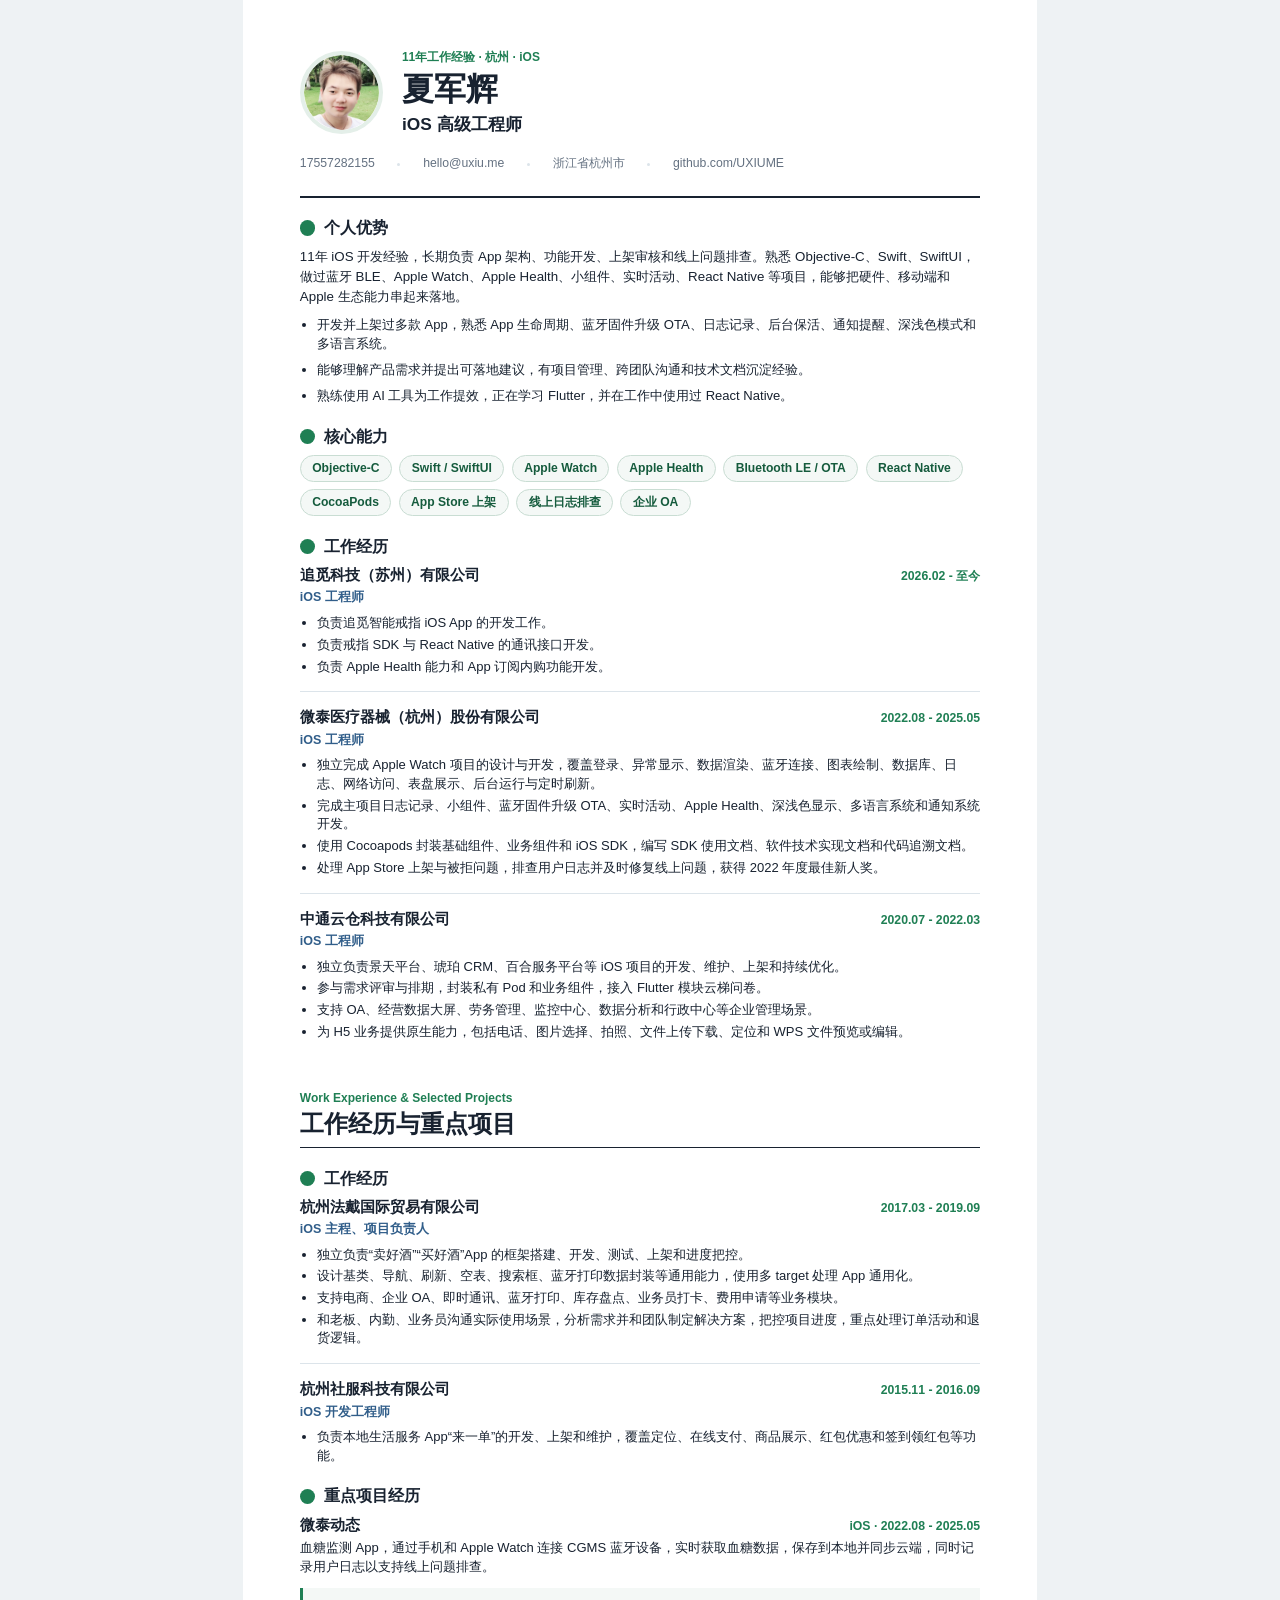
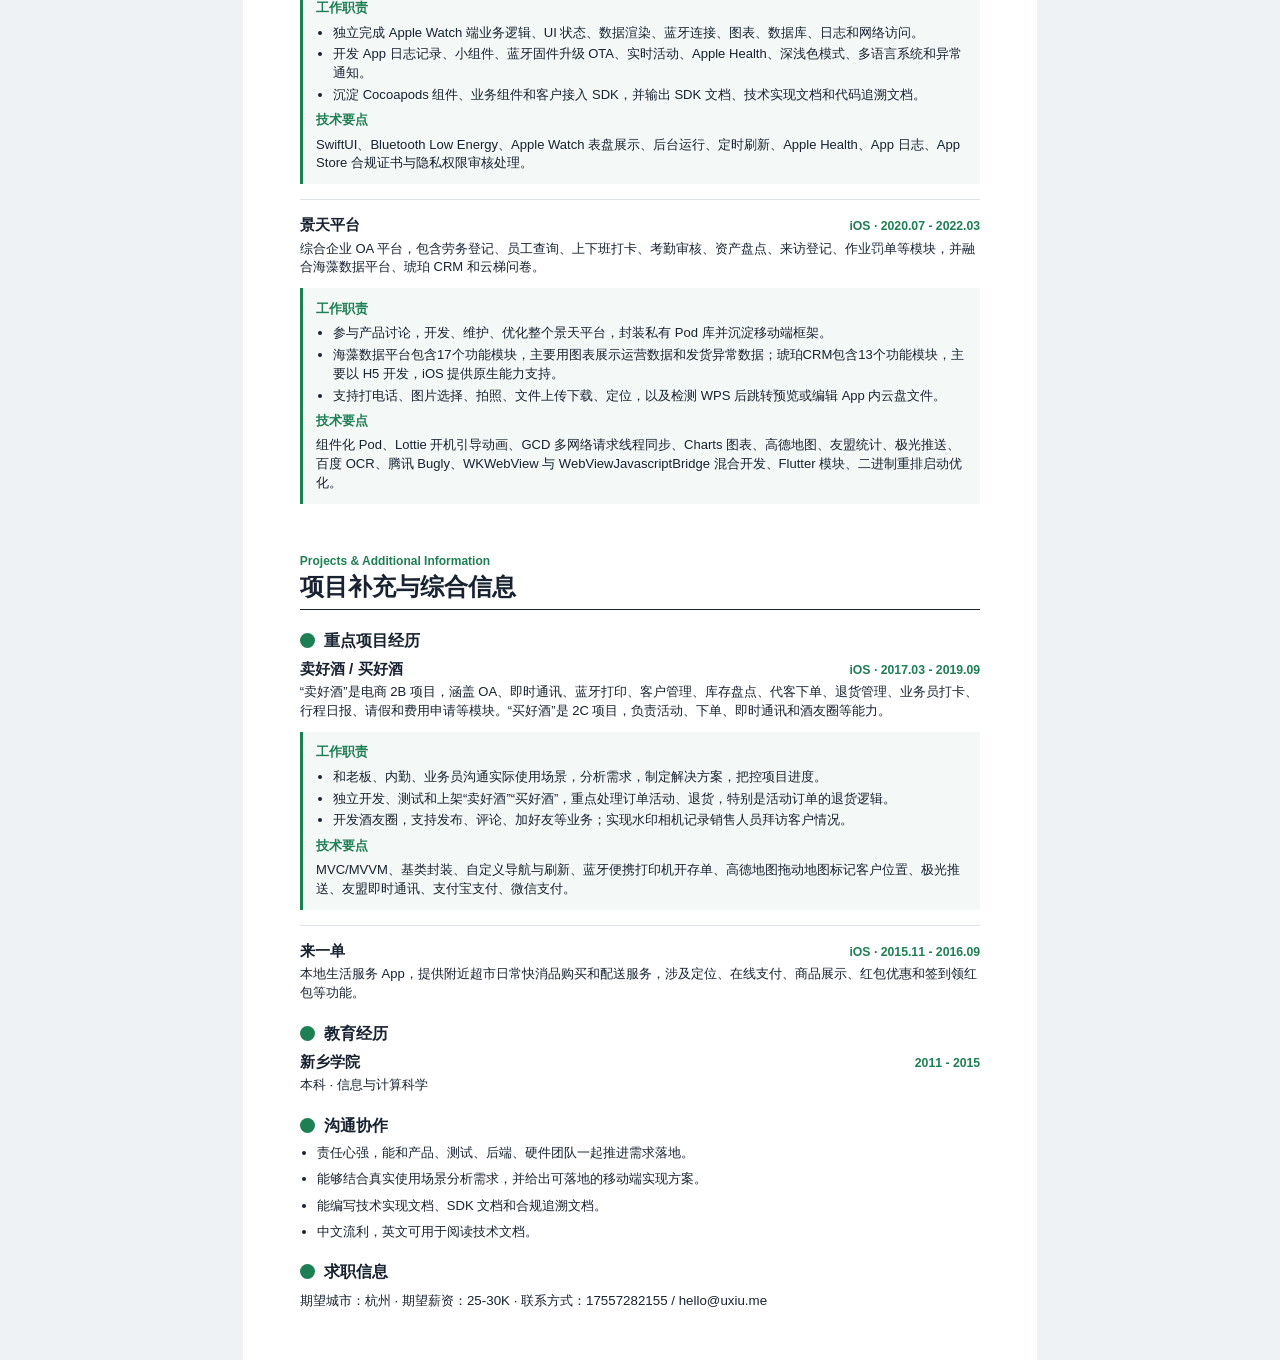
==== resume-pdf.html @ b4b0a3d4 "edit" ====
<!DOCTYPE html>
<html lang="zh-CN">
<head>
    <meta charset="utf-8">
    <meta name="viewport" content="width=device-width, initial-scale=1.0">
    <title>夏军辉 | iOS 工程师简历 PDF</title>
    <link rel="stylesheet" href="assets/css/resume-pdf.css">
</head>
<body>
    <main class="pdf-resume-document" aria-label="夏军辉 iOS 工程师简历">
        <section class="pdf-page">
            <header class="pdf-header">
                <div class="pdf-profile">
                    <img class="pdf-avatar" src="assets/images/profile.png" alt="夏军辉头像">
                    <div>
                        <p class="pdf-kicker">11年工作经验 · 杭州 · iOS</p>
                        <h1>夏军辉</h1>
                        <p class="pdf-title">iOS 高级工程师</p>
                    </div>
                </div>
                <div class="pdf-contact-line">
                    <span>17557282155</span>
                    <span>hello@uxiu.me</span>
                    <span>浙江省杭州市</span>
                    <span>github.com/UXIUME</span>
                </div>
            </header>

            <section class="pdf-section">
                <h2>个人优势</h2>
                <p class="pdf-lead">11年 iOS 开发经验，长期负责 App 架构、功能开发、上架审核和线上问题排查。熟悉 Objective-C、Swift、SwiftUI，做过蓝牙 BLE、Apple Watch、Apple Health、小组件、实时活动、React Native 等项目，能够把硬件、移动端和 Apple 生态能力串起来落地。</p>
                <ul class="pdf-bullets">
                    <li>开发并上架过多款 App，熟悉 App 生命周期、蓝牙固件升级 OTA、日志记录、后台保活、通知提醒、深浅色模式和多语言系统。</li>
                    <li>能够理解产品需求并提出可落地建议，有项目管理、跨团队沟通和技术文档沉淀经验。</li>
                    <li>熟练使用 AI 工具为工作提效，正在学习 Flutter，并在工作中使用过 React Native。</li>
                </ul>
            </section>

            <section class="pdf-section">
                <h2>核心能力</h2>
                <div class="pdf-skill-band">
                    <span>Objective-C</span>
                    <span>Swift / SwiftUI</span>
                    <span>Apple Watch</span>
                    <span>Apple Health</span>
                    <span>Bluetooth LE / OTA</span>
                    <span>React Native</span>
                    <span>CocoaPods</span>
                    <span>App Store 上架</span>
                    <span>线上日志排查</span>
                    <span>企业 OA</span>
                </div>
            </section>

            <section class="pdf-section">
                <h2>工作经历</h2>
                <div class="pdf-entry">
                    <div class="pdf-entry-head">
                        <h3>追觅科技（苏州）有限公司</h3>
                        <span>2026.02 - 至今</span>
                    </div>
                    <p class="pdf-role">iOS 工程师</p>
                    <ul>
                        <li>负责追觅智能戒指 iOS App 的开发工作。</li>
                        <li>负责戒指 SDK 与 React Native 的通讯接口开发。</li>
                        <li>负责 Apple Health 能力和 App 订阅内购功能开发。</li>
                    </ul>
                </div>

                <div class="pdf-entry">
                    <div class="pdf-entry-head">
                        <h3>微泰医疗器械（杭州）股份有限公司</h3>
                        <span>2022.08 - 2025.05</span>
                    </div>
                    <p class="pdf-role">iOS 工程师</p>
                    <ul>
                        <li>独立完成 Apple Watch 项目的设计与开发，覆盖登录、异常显示、数据渲染、蓝牙连接、图表绘制、数据库、日志、网络访问、表盘展示、后台运行与定时刷新。</li>
                        <li>完成主项目日志记录、小组件、蓝牙固件升级 OTA、实时活动、Apple Health、深浅色显示、多语言系统和通知系统开发。</li>
                        <li>使用 Cocoapods 封装基础组件、业务组件和 iOS SDK，编写 SDK 使用文档、软件技术实现文档和代码追溯文档。</li>
                        <li>处理 App Store 上架与被拒问题，排查用户日志并及时修复线上问题，获得 2022 年度最佳新人奖。</li>
                    </ul>
                </div>

                <div class="pdf-entry">
                    <div class="pdf-entry-head">
                        <h3>中通云仓科技有限公司</h3>
                        <span>2020.07 - 2022.03</span>
                    </div>
                    <p class="pdf-role">iOS 工程师</p>
                    <ul>
                        <li>独立负责景天平台、琥珀 CRM、百合服务平台等 iOS 项目的开发、维护、上架和持续优化。</li>
                        <li>参与需求评审与排期，封装私有 Pod 和业务组件，接入 Flutter 模块云梯问卷。</li>
                        <li>支持 OA、经营数据大屏、劳务管理、监控中心、数据分析和行政中心等企业管理场景。</li>
                        <li>为 H5 业务提供原生能力，包括电话、图片选择、拍照、文件上传下载、定位和 WPS 文件预览或编辑。</li>
                    </ul>
                </div>
            </section>
        </section>

        <section class="pdf-page">
            <header class="pdf-page-title">
                <p>Work Experience & Selected Projects</p>
                <h1>工作经历与重点项目</h1>
            </header>

            <section class="pdf-section">
                <h2>工作经历</h2>
                <div class="pdf-entry">
                    <div class="pdf-entry-head">
                        <h3>杭州法戴国际贸易有限公司</h3>
                        <span>2017.03 - 2019.09</span>
                    </div>
                    <p class="pdf-role">iOS 主程、项目负责人</p>
                    <ul>
                        <li>独立负责“卖好酒”“买好酒”App 的框架搭建、开发、测试、上架和进度把控。</li>
                        <li>设计基类、导航、刷新、空表、搜索框、蓝牙打印数据封装等通用能力，使用多 target 处理 App 通用化。</li>
                        <li>支持电商、企业 OA、即时通讯、蓝牙打印、库存盘点、业务员打卡、费用申请等业务模块。</li>
                        <li>和老板、内勤、业务员沟通实际使用场景，分析需求并和团队制定解决方案，把控项目进度，重点处理订单活动和退货逻辑。</li>
                    </ul>
                </div>

                <div class="pdf-entry">
                    <div class="pdf-entry-head">
                        <h3>杭州社服科技有限公司</h3>
                        <span>2015.11 - 2016.09</span>
                    </div>
                    <p class="pdf-role">iOS 开发工程师</p>
                    <ul>
                        <li>负责本地生活服务 App“来一单”的开发、上架和维护，覆盖定位、在线支付、商品展示、红包优惠和签到领红包等功能。</li>
                    </ul>
                </div>
            </section>

            <section class="pdf-section">
                <h2>重点项目经历</h2>
                <article class="pdf-project">
                    <div class="pdf-entry-head">
                        <h3>微泰动态</h3>
                        <span>iOS · 2022.08 - 2025.05</span>
                    </div>
                    <p>血糖监测 App，通过手机和 Apple Watch 连接 CGMS 蓝牙设备，实时获取血糖数据，保存到本地并同步云端，同时记录用户日志以支持线上问题排查。</p>
                    <div class="pdf-project-detail">
                        <h4>工作职责</h4>
                        <ul>
                            <li>独立完成 Apple Watch 端业务逻辑、UI 状态、数据渲染、蓝牙连接、图表、数据库、日志和网络访问。</li>
                            <li>开发 App 日志记录、小组件、蓝牙固件升级 OTA、实时活动、Apple Health、深浅色模式、多语言系统和异常通知。</li>
                            <li>沉淀 Cocoapods 组件、业务组件和客户接入 SDK，并输出 SDK 文档、技术实现文档和代码追溯文档。</li>
                        </ul>
                        <h4>技术要点</h4>
                        <p>SwiftUI、Bluetooth Low Energy、Apple Watch 表盘展示、后台运行、定时刷新、Apple Health、App 日志、App Store 合规证书与隐私权限审核处理。</p>
                    </div>
                </article>

                <article class="pdf-project">
                    <div class="pdf-entry-head">
                        <h3>景天平台</h3>
                        <span>iOS · 2020.07 - 2022.03</span>
                    </div>
                    <p>综合企业 OA 平台，包含劳务登记、员工查询、上下班打卡、考勤审核、资产盘点、来访登记、作业罚单等模块，并融合海藻数据平台、琥珀 CRM 和云梯问卷。</p>
                    <div class="pdf-project-detail">
                        <h4>工作职责</h4>
                        <ul>
                            <li>参与产品讨论，开发、维护、优化整个景天平台，封装私有 Pod 库并沉淀移动端框架。</li>
                            <li>海藻数据平台包含17个功能模块，主要用图表展示运营数据和发货异常数据；琥珀CRM包含13个功能模块，主要以 H5 开发，iOS 提供原生能力支持。</li>
                            <li>支持打电话、图片选择、拍照、文件上传下载、定位，以及检测 WPS 后跳转预览或编辑 App 内云盘文件。</li>
                        </ul>
                        <h4>技术要点</h4>
                        <p>组件化 Pod、Lottie 开机引导动画、GCD 多网络请求线程同步、Charts 图表、高德地图、友盟统计、极光推送、百度 OCR、腾讯 Bugly、WKWebView 与 WebViewJavascriptBridge 混合开发、Flutter 模块、二进制重排启动优化。</p>
                    </div>
                </article>
            </section>
        </section>

        <section class="pdf-page">
            <header class="pdf-page-title">
                <p>Projects & Additional Information</p>
                <h1>项目补充与综合信息</h1>
            </header>

            <section class="pdf-section">
                <h2>重点项目经历</h2>
                <article class="pdf-project">
                    <div class="pdf-entry-head">
                        <h3>卖好酒 / 买好酒</h3>
                        <span>iOS · 2017.03 - 2019.09</span>
                    </div>
                    <p>“卖好酒”是电商 2B 项目，涵盖 OA、即时通讯、蓝牙打印、客户管理、库存盘点、代客下单、退货管理、业务员打卡、行程日报、请假和费用申请等模块。“买好酒”是 2C 项目，负责活动、下单、即时通讯和酒友圈等能力。</p>
                    <div class="pdf-project-detail">
                        <h4>工作职责</h4>
                        <ul>
                            <li>和老板、内勤、业务员沟通实际使用场景，分析需求，制定解决方案，把控项目进度。</li>
                            <li>独立开发、测试和上架“卖好酒”“买好酒”，重点处理订单活动、退货，特别是活动订单的退货逻辑。</li>
                            <li>开发酒友圈，支持发布、评论、加好友等业务；实现水印相机记录销售人员拜访客户情况。</li>
                        </ul>
                        <h4>技术要点</h4>
                        <p>MVC/MVVM、基类封装、自定义导航与刷新、蓝牙便携打印机开存单、高德地图拖动地图标记客户位置、极光推送、友盟即时通讯、支付宝支付、微信支付。</p>
                    </div>
                </article>

                <article class="pdf-project">
                    <div class="pdf-entry-head">
                        <h3>来一单</h3>
                        <span>iOS · 2015.11 - 2016.09</span>
                    </div>
                    <p>本地生活服务 App，提供附近超市日常快消品购买和配送服务，涉及定位、在线支付、商品展示、红包优惠和签到领红包等功能。</p>
                </article>
            </section>

            <section class="pdf-section">
                <h2>教育经历</h2>
                <div class="pdf-entry pdf-entry-compact">
                    <div class="pdf-entry-head">
                        <h3>新乡学院</h3>
                        <span>2011 - 2015</span>
                    </div>
                    <p>本科 · 信息与计算科学</p>
                </div>
            </section>

            <section class="pdf-section">
                <h2>沟通协作</h2>
                <ul class="pdf-bullets">
                    <li>责任心强，能和产品、测试、后端、硬件团队一起推进需求落地。</li>
                    <li>能够结合真实使用场景分析需求，并给出可落地的移动端实现方案。</li>
                    <li>能编写技术实现文档、SDK 文档和合规追溯文档。</li>
                    <li>中文流利，英文可用于阅读技术文档。</li>
                </ul>
            </section>

            <section class="pdf-section">
                <h2>求职信息</h2>
                <p class="pdf-lead">期望城市：杭州 · 期望薪资：25-30K · 联系方式：17557282155 / hello@uxiu.me</p>
            </section>
        </section>
    </main>
</body>
</html>
---- assets/css/resume-pdf.css ----
:root {
  --paper: #ffffff;
  --ink: #182230;
  --muted: #647181;
  --hairline: #dce4ea;
  --soft: #f4f8f6;
  --accent: #1f7f54;
  --accent-ink: #155b3d;
  --blue: #315e8a;
}

*,
*:before,
*:after {
  box-sizing: border-box;
}

html,
body {
  margin: 0;
  background: #eef2f4;
  color: var(--ink);
  font-family: -apple-system, BlinkMacSystemFont, "Segoe UI", "PingFang SC", "Hiragino Sans GB", "Microsoft YaHei", Arial, sans-serif;
  -webkit-font-smoothing: antialiased;
  -moz-osx-font-smoothing: grayscale;
}

body {
  font-size: 9.8pt;
  line-height: 1.43;
}

a {
  color: inherit;
  text-decoration: none;
}

p,
ul,
ol {
  margin: 0;
}

ul {
  padding-left: 17px;
}

li {
  margin-bottom: 3px;
}

li:last-child {
  margin-bottom: 0;
}

.pdf-resume-document {
  display: block;
}

.pdf-page {
  width: 210mm;
  margin: 0 auto;
  padding: 13mm 15mm;
  background: var(--paper);
}

.pdf-page + .pdf-page {
  padding-top: 0;
}

.pdf-header {
  padding-bottom: 6mm;
  border-bottom: 2px solid var(--ink);
}

.pdf-profile {
  display: grid;
  grid-template-columns: 22mm minmax(0, 1fr);
  gap: 5mm;
  align-items: center;
}

.pdf-avatar {
  width: 22mm;
  height: 22mm;
  border: 1.2mm solid #e4efe9;
  border-radius: 50%;
  object-fit: cover;
}

.pdf-kicker {
  margin-bottom: 1.5mm;
  color: var(--accent);
  font-size: 9pt;
  font-weight: 800;
  letter-spacing: 0;
}

.pdf-header h1,
.pdf-page-title h1 {
  margin: 0;
  color: var(--ink);
  font-size: 24pt;
  font-weight: 850;
  line-height: 1.08;
}

.pdf-title {
  margin-top: 1.4mm;
  color: var(--ink);
  font-size: 13pt;
  font-weight: 750;
}

.pdf-contact-line {
  display: flex;
  flex-wrap: wrap;
  gap: 2.2mm 6mm;
  margin-top: 5mm;
  color: var(--muted);
  font-size: 9.2pt;
}

.pdf-contact-line span {
  position: relative;
  display: inline-flex;
  align-items: center;
}

.pdf-contact-line span + span:before {
  content: "";
  width: 3px;
  height: 3px;
  margin-right: 6mm;
  border-radius: 50%;
  background: var(--hairline);
}

.pdf-page-title {
  margin-bottom: 5mm;
  padding-bottom: 2.5mm;
  border-bottom: 1px solid var(--ink);
}

.pdf-page-title p {
  margin-bottom: 1mm;
  color: var(--accent);
  font-size: 9pt;
  font-weight: 800;
}

.pdf-page-title h1 {
  font-size: 18pt;
}

.pdf-section {
  margin-top: 5.5mm;
}

.pdf-section h2 {
  display: flex;
  align-items: center;
  gap: 2.5mm;
  margin: 0 0 2.4mm;
  color: var(--ink);
  font-size: 12pt;
  font-weight: 850;
  line-height: 1.2;
}

.pdf-section h2:before {
  content: "";
  width: 4mm;
  height: 4mm;
  border-radius: 50%;
  background: var(--accent);
  flex: 0 0 auto;
}

.pdf-lead {
  color: var(--ink);
  font-size: 10pt;
  line-height: 1.5;
}

.pdf-bullets {
  display: grid;
  gap: 1.2mm;
  margin-top: 2.5mm;
}

.pdf-skill-band {
  display: flex;
  flex-wrap: wrap;
  gap: 2mm;
}

.pdf-skill-band span {
  display: inline-flex;
  align-items: center;
  min-height: 6.4mm;
  padding: 1mm 3mm;
  border: 1px solid #c9ddd3;
  border-radius: 4mm;
  background: var(--soft);
  color: var(--accent-ink);
  font-size: 9.1pt;
  font-weight: 800;
}

.pdf-entry,
.pdf-project {
  padding-bottom: 4mm;
  margin-bottom: 4mm;
  border-bottom: 1px solid var(--hairline);
  break-inside: avoid;
  page-break-inside: avoid;
}

.pdf-entry:last-child,
.pdf-project:last-child {
  padding-bottom: 0;
  margin-bottom: 0;
  border-bottom: 0;
}

.pdf-entry-head {
  display: flex;
  align-items: baseline;
  justify-content: space-between;
  gap: 8mm;
  margin-bottom: 1mm;
}

.pdf-entry-head h3 {
  margin: 0;
  color: var(--ink);
  font-size: 11.4pt;
  font-weight: 850;
  line-height: 1.25;
}

.pdf-entry-head span {
  flex: 0 0 auto;
  color: var(--accent);
  font-size: 9.2pt;
  font-weight: 850;
}

.pdf-role {
  margin-bottom: 1.8mm;
  color: var(--blue);
  font-size: 9.4pt;
  font-weight: 800;
}

.pdf-project > p {
  margin-bottom: 3mm;
}

.pdf-project-detail {
  display: grid;
  gap: 1.7mm;
  padding: 3mm 3.5mm;
  border-left: 3px solid var(--accent);
  background: var(--soft);
}

.pdf-project-detail h4 {
  margin: 0;
  color: var(--accent);
  font-size: 9.6pt;
  font-weight: 850;
}

.pdf-entry-compact {
  padding-bottom: 0;
}

@page {
  size: A4;
  margin: 13mm 15mm;
}

@media print {
  html,
  body {
    background: #fff !important;
  }

  body {
    -webkit-print-color-adjust: exact;
    print-color-adjust: exact;
  }

  .pdf-page {
    width: auto;
    padding: 0;
    margin: 0;
    box-shadow: none;
  }

  .pdf-page + .pdf-page {
    padding-top: 0;
  }

  .pdf-page-title {
    break-before: page;
    page-break-before: always;
  }
}
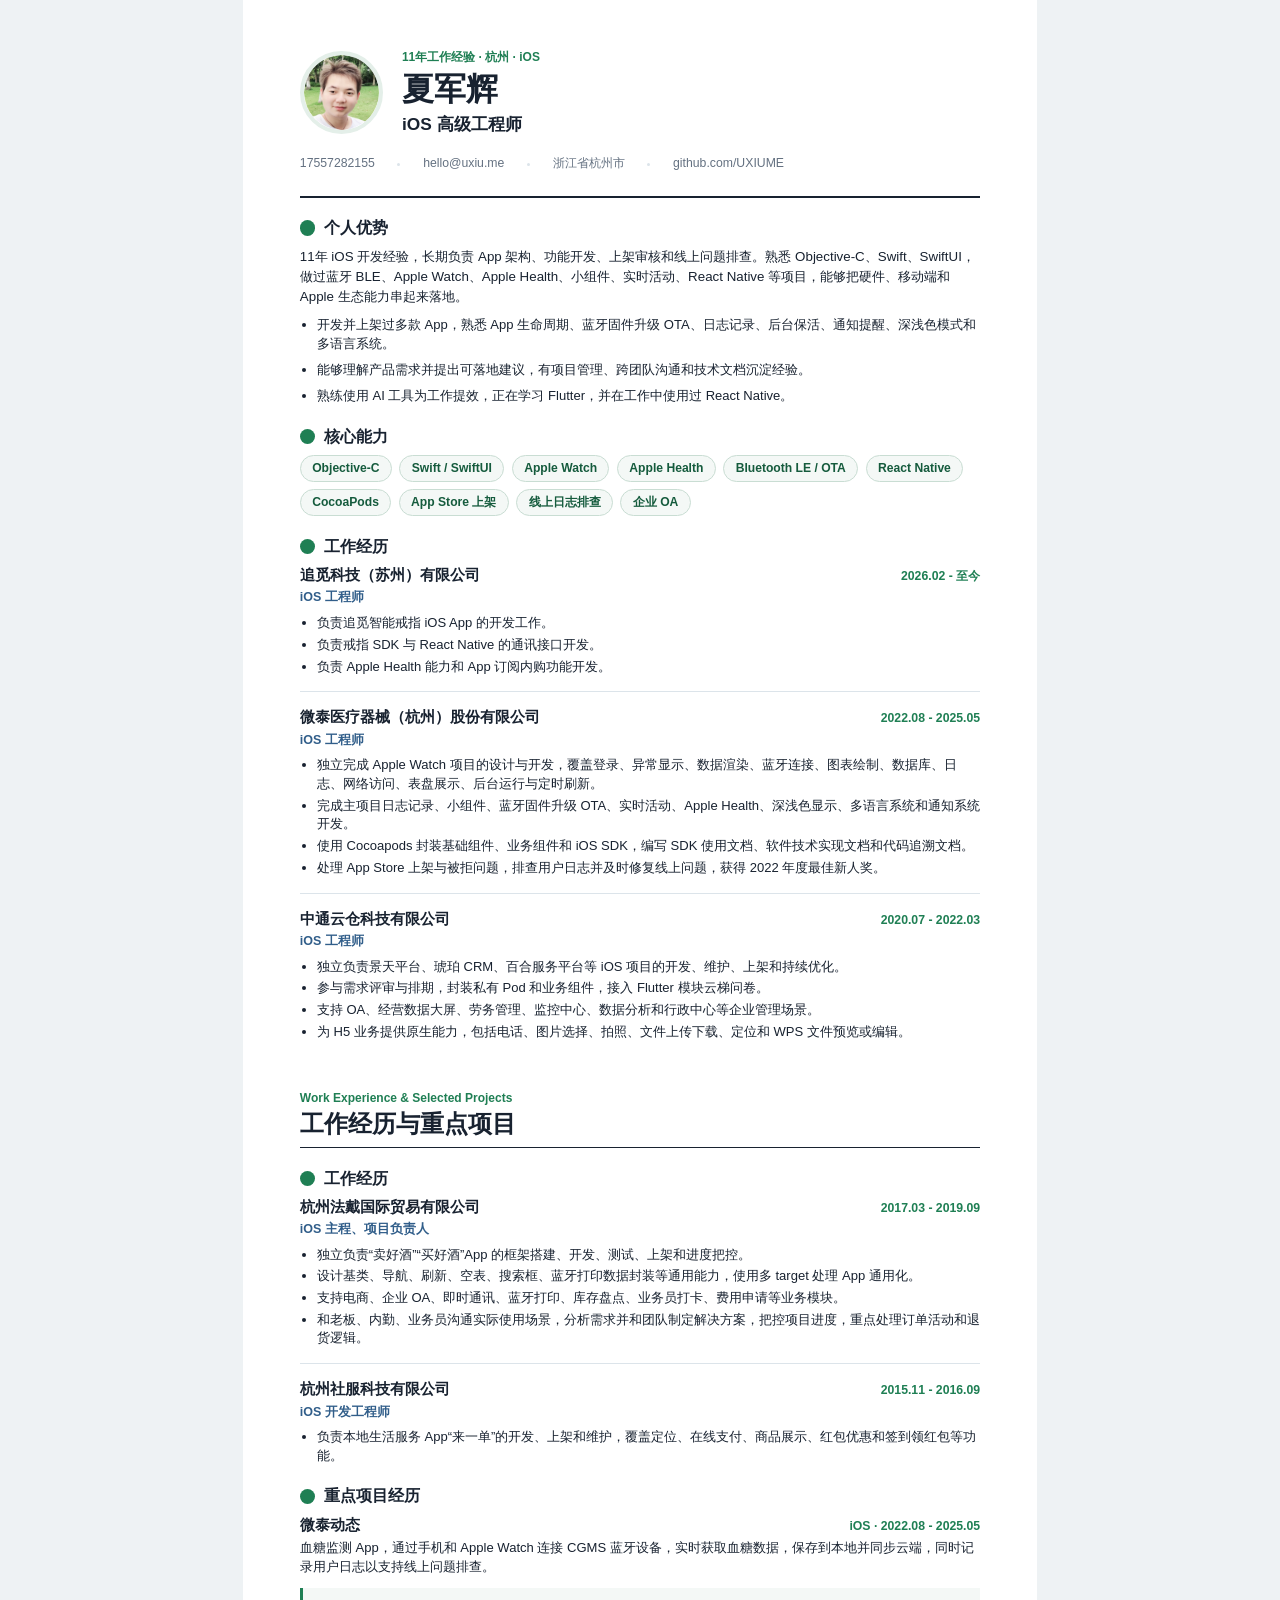
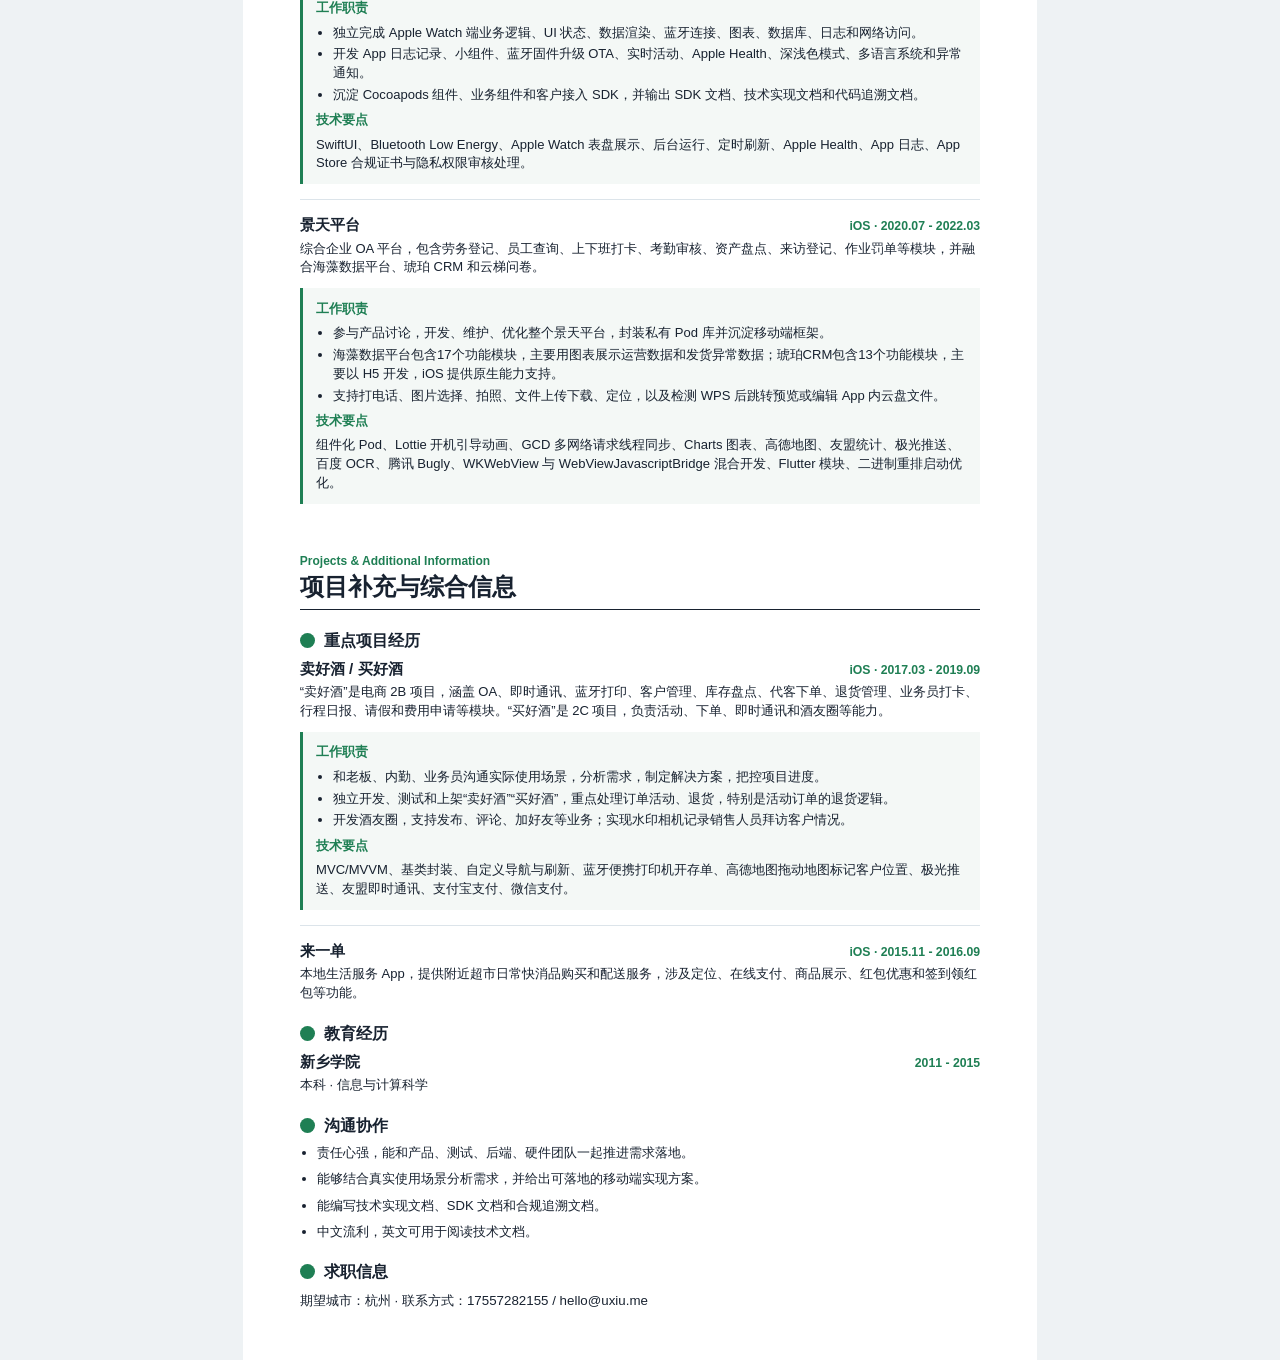
==== commit 9432a4b6: "Save current resume layout" ====
--- a/resume-pdf.html
+++ b/resume-pdf.html
@@ -229,7 +229,7 @@
 
             <section class="pdf-section">
                 <h2>求职信息</h2>
-                <p class="pdf-lead">期望城市：杭州 · 期望薪资：25-30K · 联系方式：17557282155 / hello@uxiu.me</p>
+                <p class="pdf-lead">期望城市：杭州 · 联系方式：17557282155 / hello@uxiu.me</p>
             </section>
         </section>
     </main>
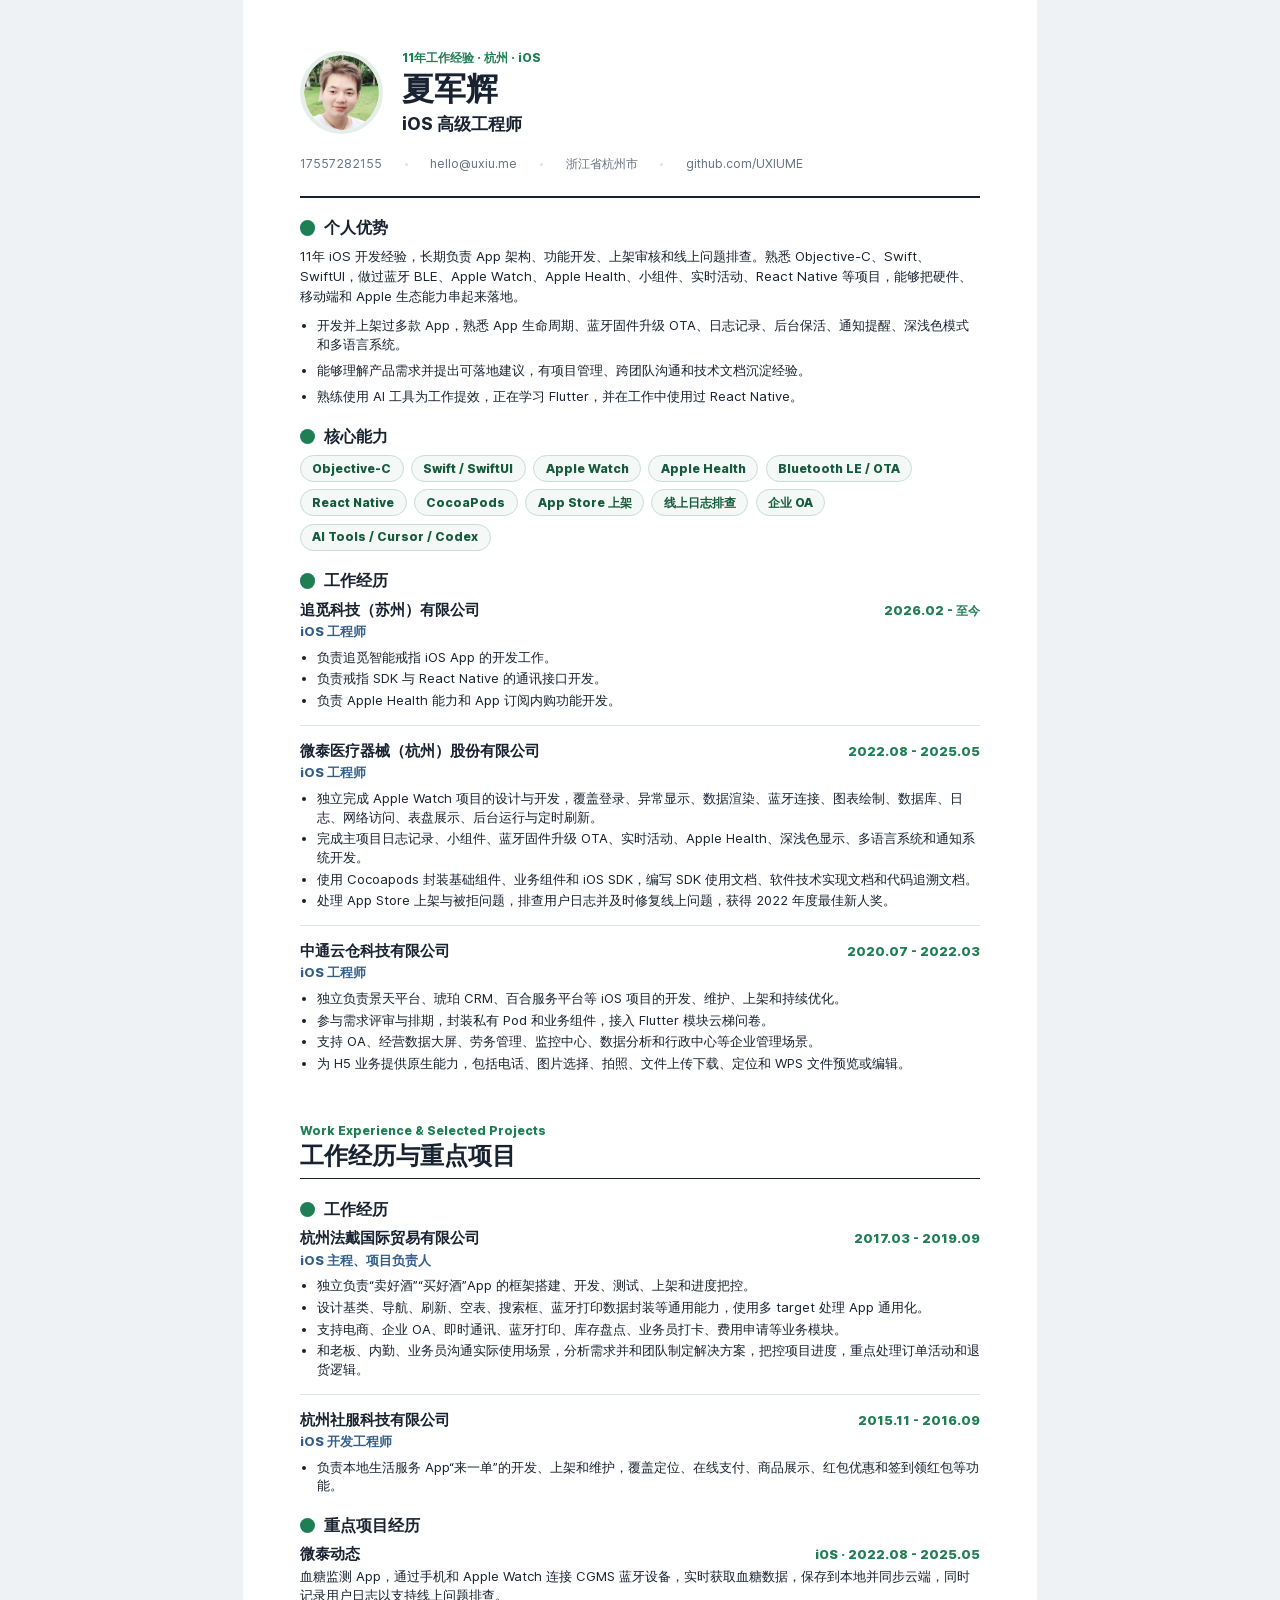
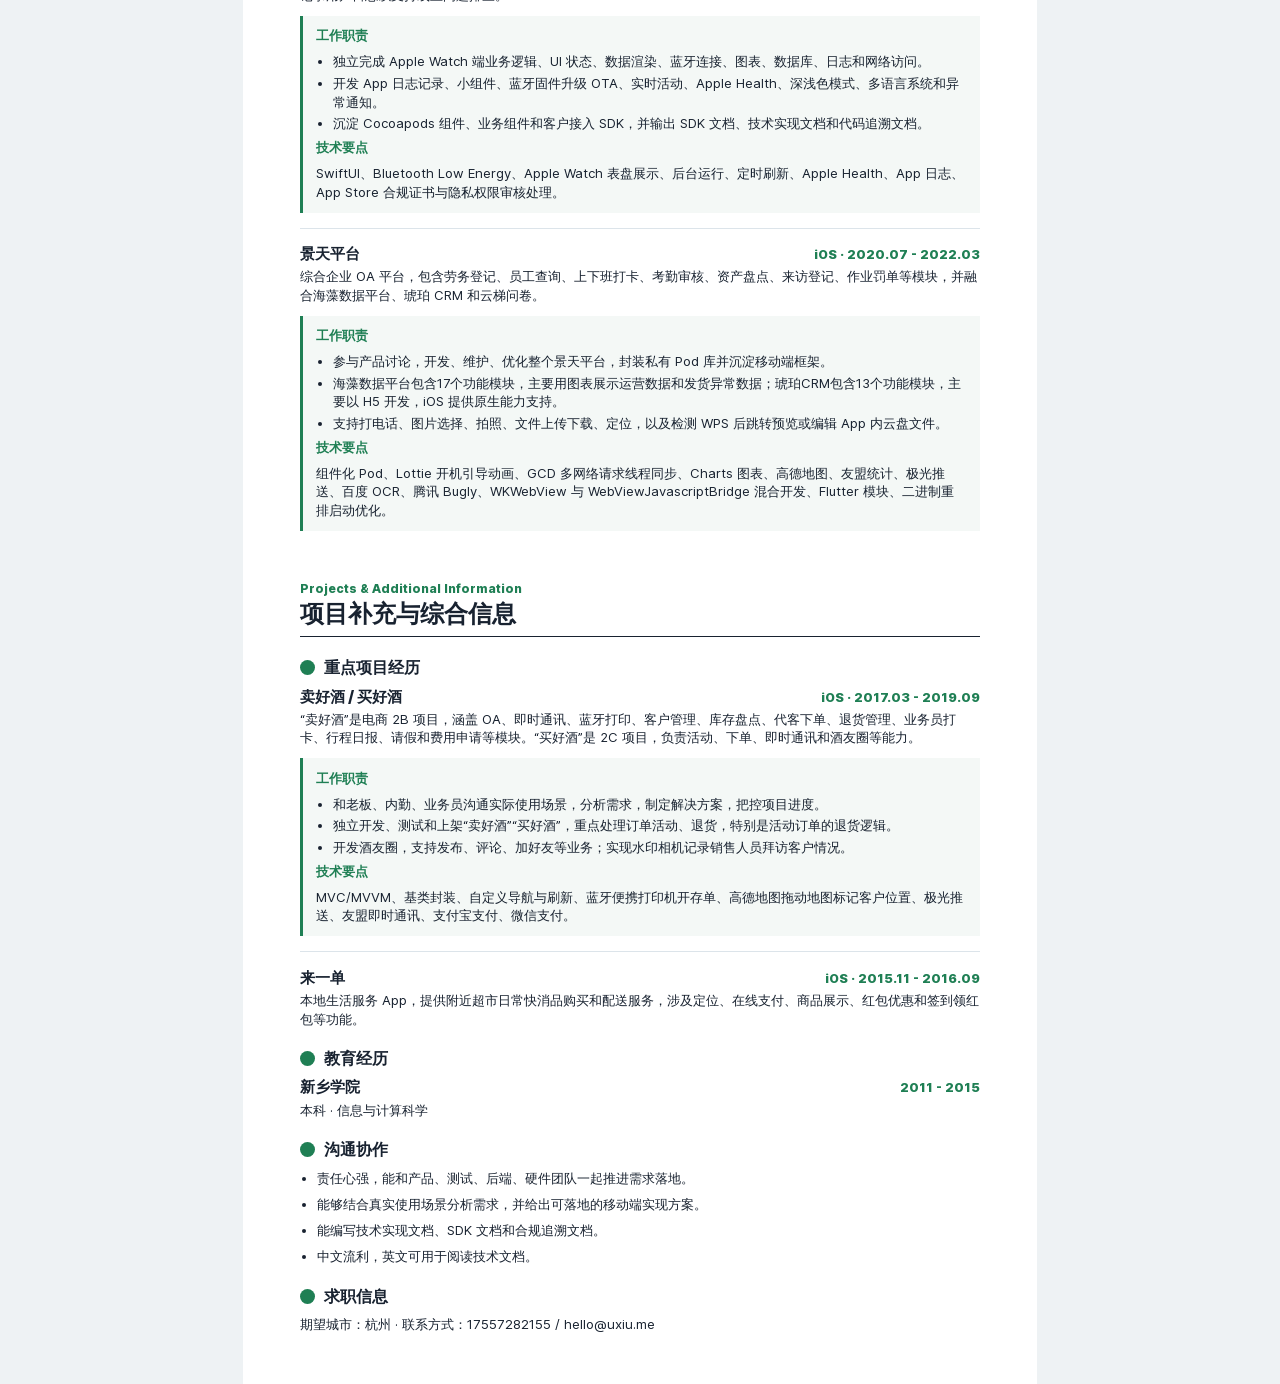
==== commit 00ba038d: "edit" ====
--- a/resume-pdf.html
+++ b/resume-pdf.html
@@ -49,6 +49,7 @@
                     <span>App Store 上架</span>
                     <span>线上日志排查</span>
                     <span>企业 OA</span>
+                    <span>AI Tools / Cursor / Codex</span>
                 </div>
             </section>
 
--- a/assets/css/resume-pdf.css
+++ b/assets/css/resume-pdf.css
@@ -1,4 +1,16 @@
+@font-face {
+  font-family: "ResumeLatin";
+  src: url("../fonts/inter/InterVariable.otf") format("opentype");
+  font-weight: 100 900;
+  font-style: normal;
+  font-display: swap;
+  unicode-range: U+0000-00FF, U+0100-024F, U+1E00-1EFF, U+2000-206F, U+20A0-20CF, U+2100-214F;
+}
+
 :root {
+  --font-latin: "ResumeLatin";
+  --font-chinese: -apple-system, BlinkMacSystemFont, "PingFang SC", "Hiragino Sans GB", "Microsoft YaHei", sans-serif;
+  --font-body: var(--font-latin), var(--font-chinese);
   --paper: #ffffff;
   --ink: #182230;
   --muted: #647181;
@@ -20,7 +32,7 @@
   margin: 0;
   background: #eef2f4;
   color: var(--ink);
-  font-family: -apple-system, BlinkMacSystemFont, "Segoe UI", "PingFang SC", "Hiragino Sans GB", "Microsoft YaHei", Arial, sans-serif;
+  font-family: var(--font-body);
   -webkit-font-smoothing: antialiased;
   -moz-osx-font-smoothing: grayscale;
 }
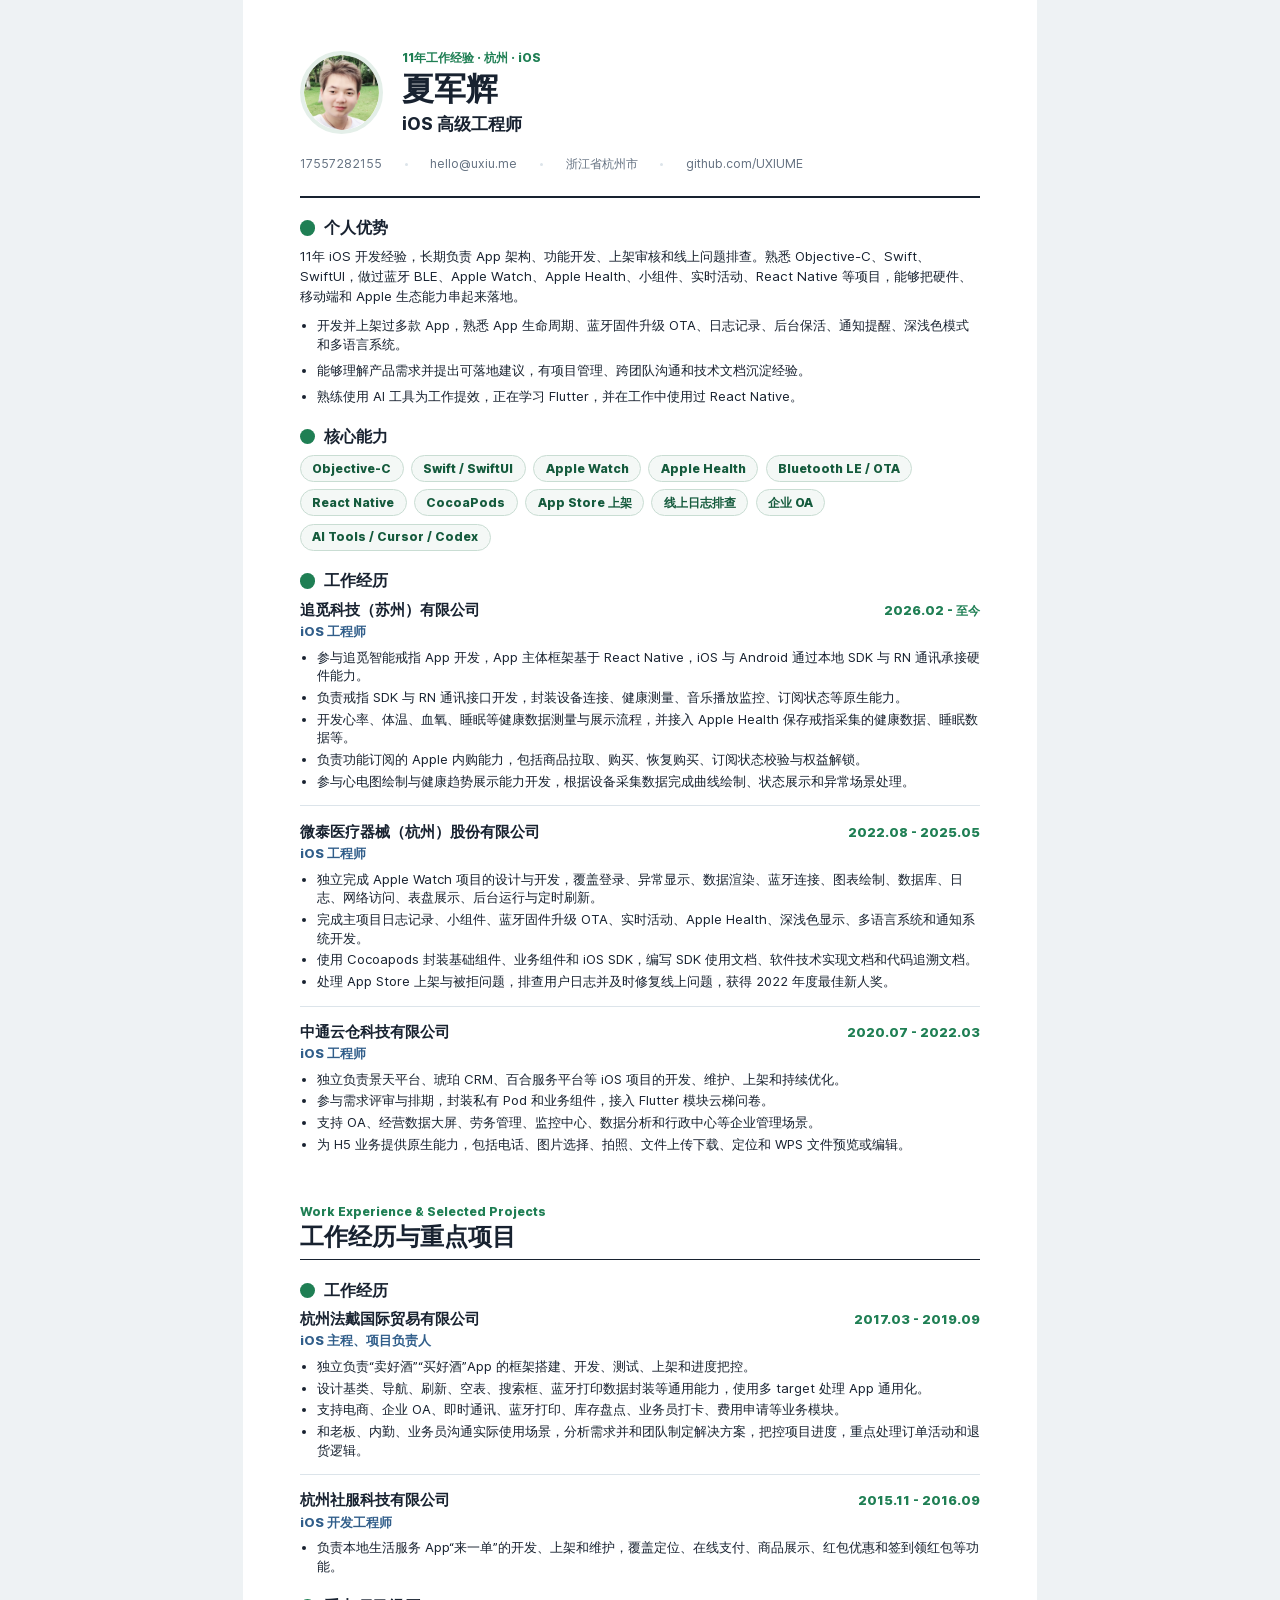
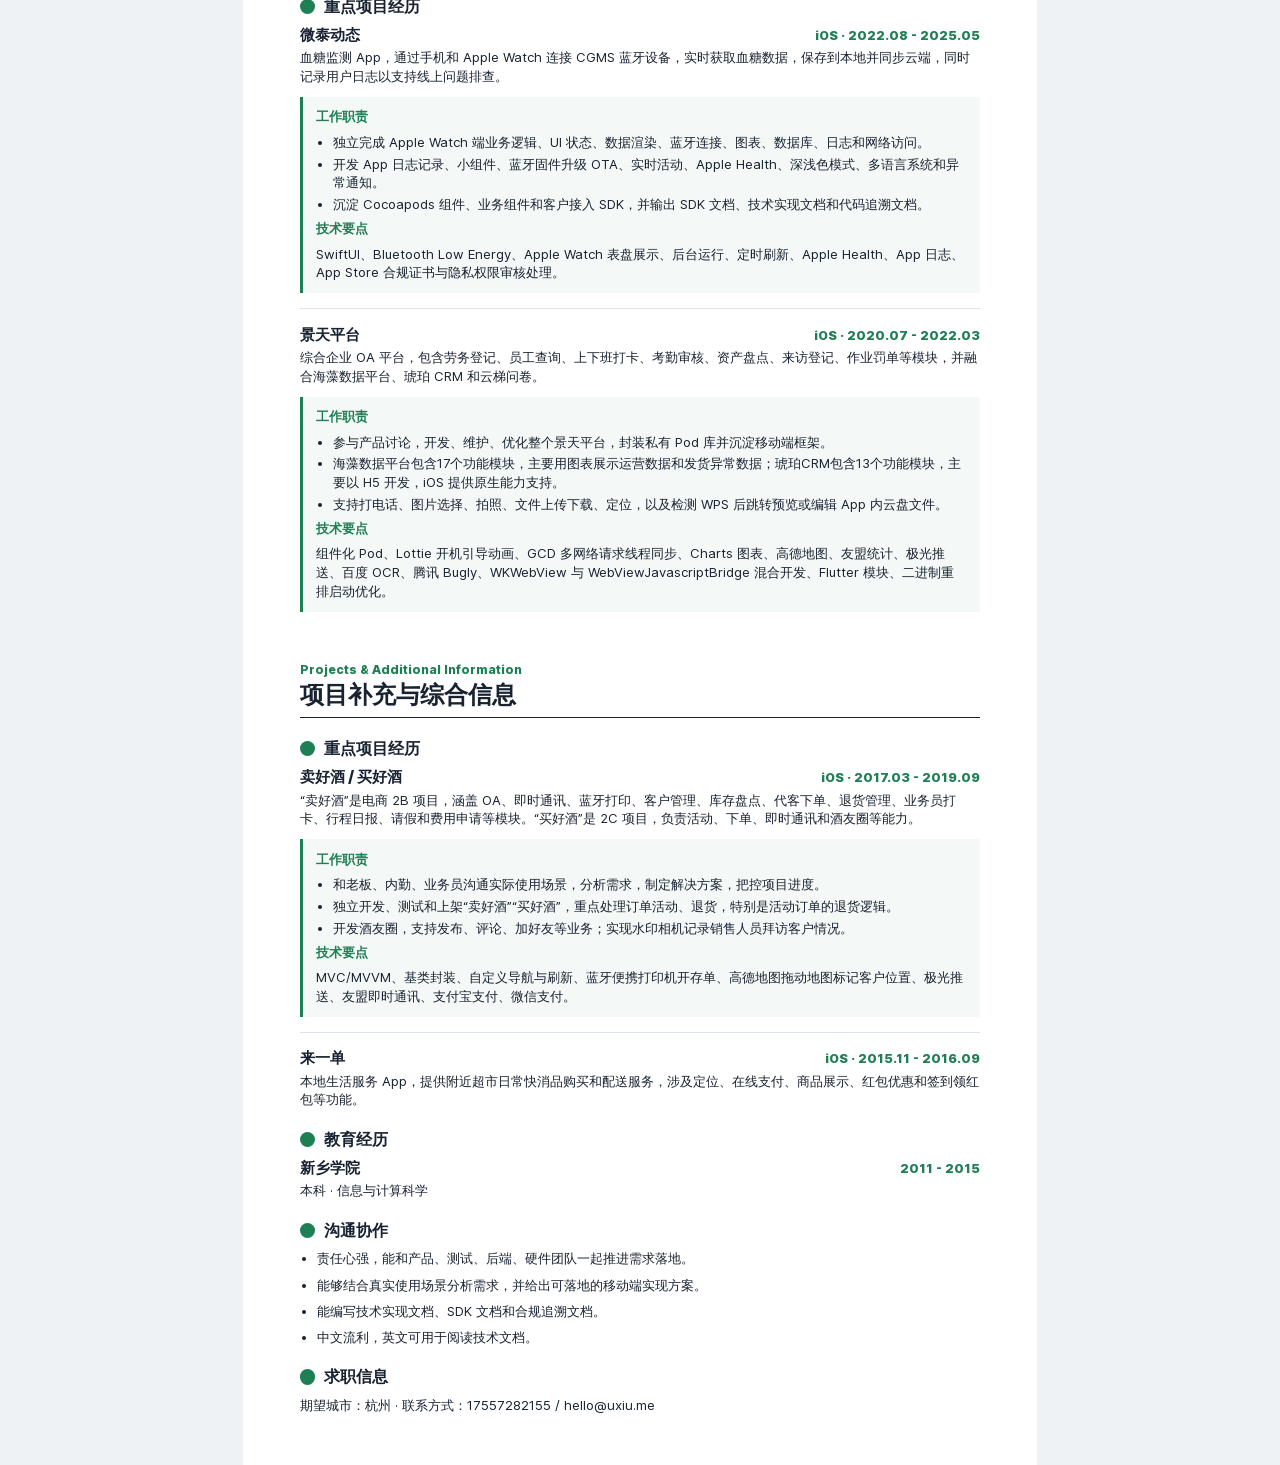
==== commit 206d5437: "edit" ====
--- a/resume-pdf.html
+++ b/resume-pdf.html
@@ -62,9 +62,11 @@
                     </div>
                     <p class="pdf-role">iOS 工程师</p>
                     <ul>
-                        <li>负责追觅智能戒指 iOS App 的开发工作。</li>
-                        <li>负责戒指 SDK 与 React Native 的通讯接口开发。</li>
-                        <li>负责 Apple Health 能力和 App 订阅内购功能开发。</li>
+                        <li>参与追觅智能戒指 App 开发，App 主体框架基于 React Native，iOS 与 Android 通过本地 SDK 与 RN 通讯承接硬件能力。</li>
+                        <li>负责戒指 SDK 与 RN 通讯接口开发，封装设备连接、健康测量、音乐播放监控、订阅状态等原生能力。</li>
+                        <li>开发心率、体温、血氧、睡眠等健康数据测量与展示流程，并接入 Apple Health 保存戒指采集的健康数据、睡眠数据等。</li>
+                        <li>负责功能订阅的 Apple 内购能力，包括商品拉取、购买、恢复购买、订阅状态校验与权益解锁。</li>
+                        <li>参与心电图绘制与健康趋势展示能力开发，根据设备采集数据完成曲线绘制、状态展示和异常场景处理。</li>
                     </ul>
                 </div>
 
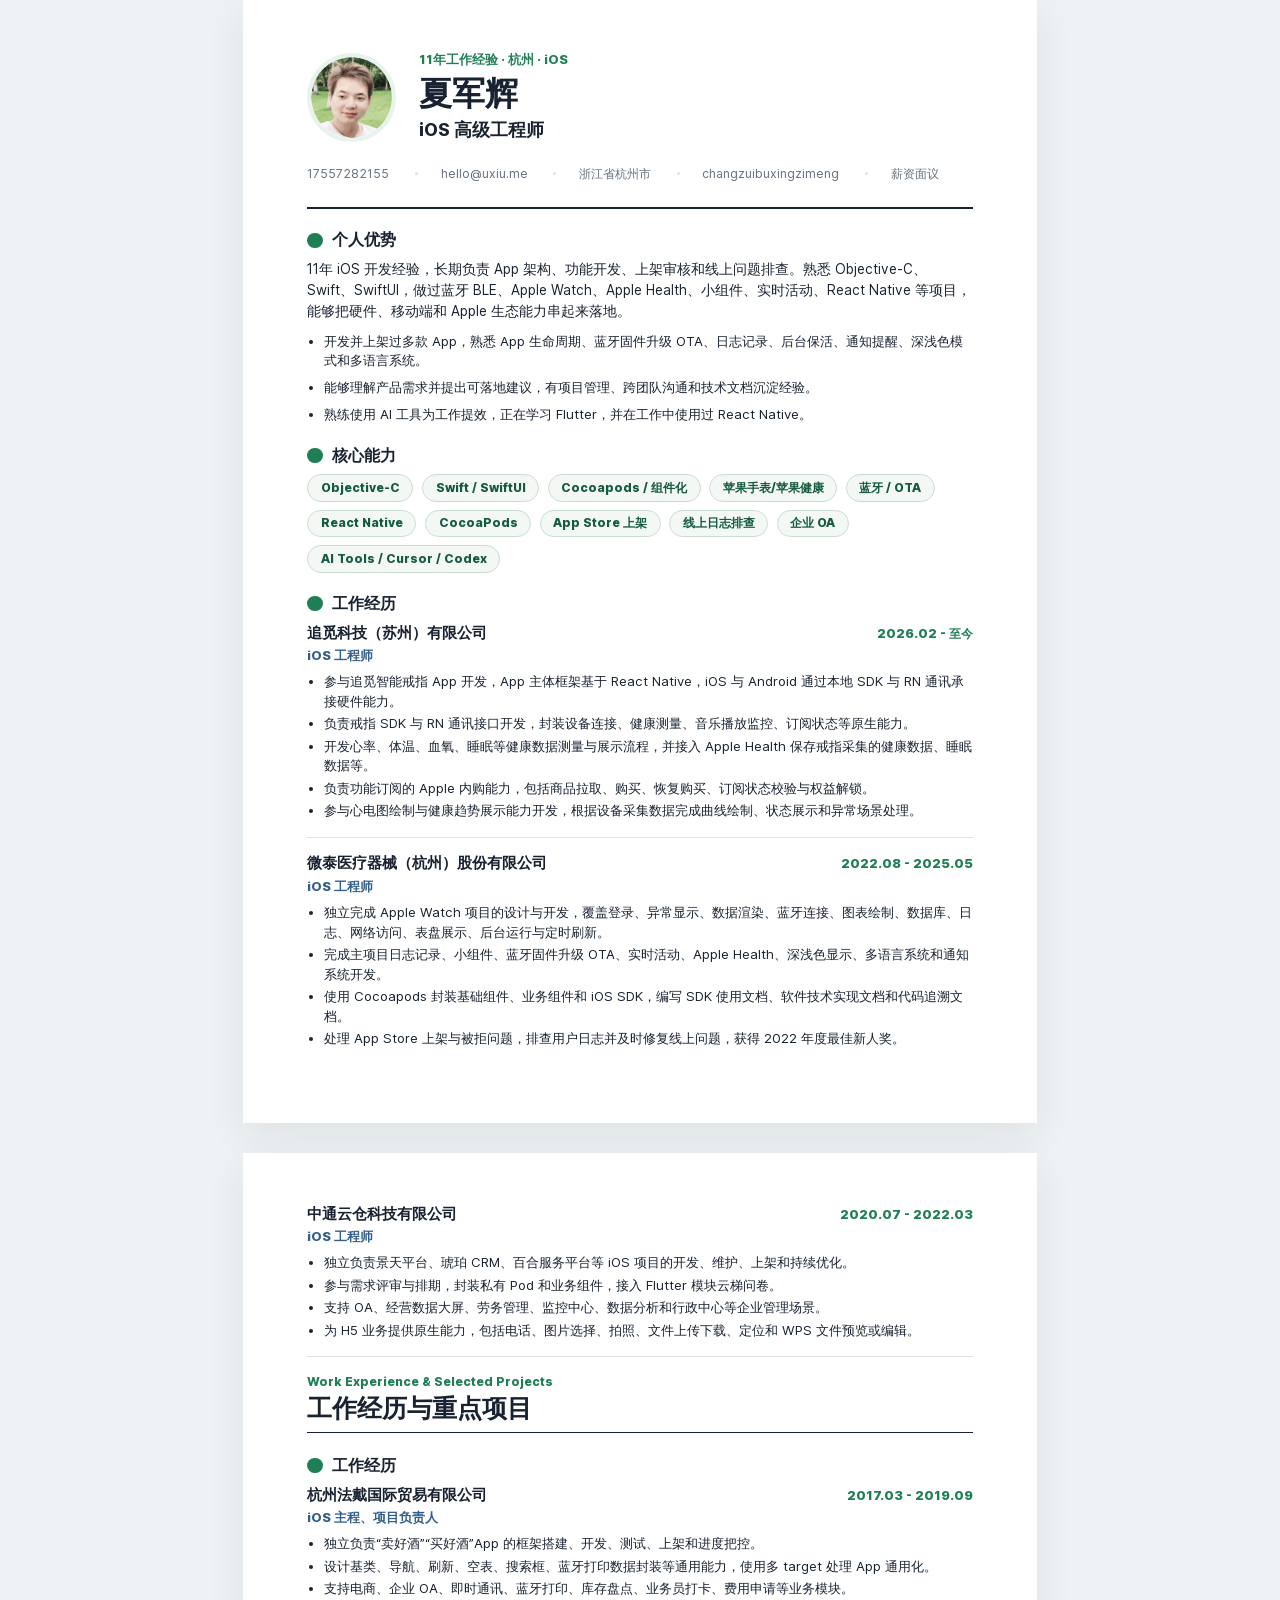
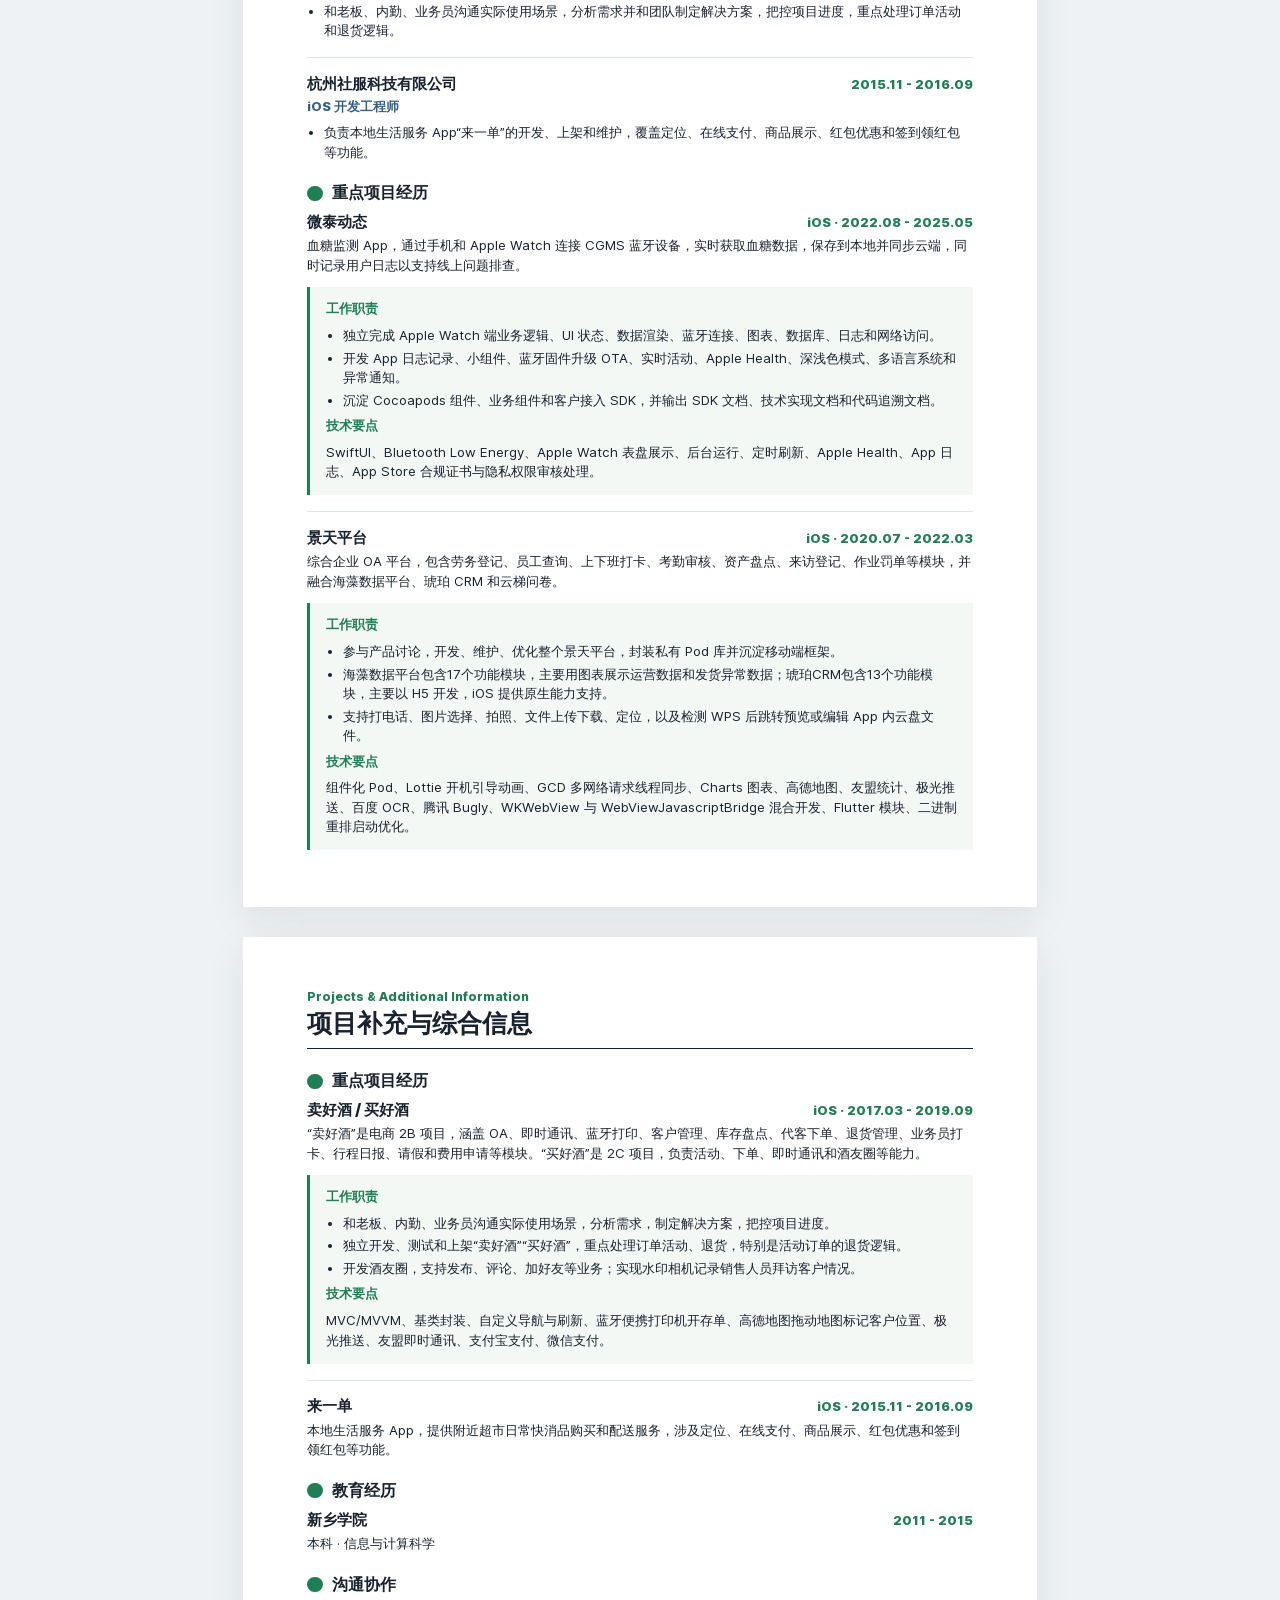
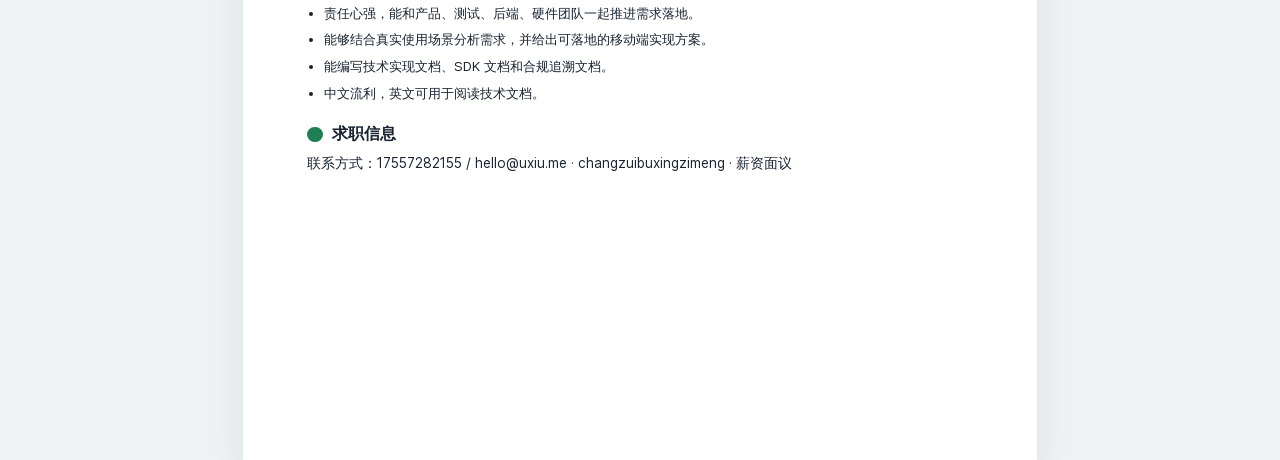
==== commit 3e9884a7: "edit" ====
--- a/resume-pdf.html
+++ b/resume-pdf.html
@@ -22,7 +22,8 @@
                     <span>17557282155</span>
                     <span>hello@uxiu.me</span>
                     <span>浙江省杭州市</span>
-                    <span>github.com/UXIUME</span>
+                    <span>changzuibuxingzimeng</span>
+                    <span>薪资面议</span>
                 </div>
             </header>
 
@@ -41,9 +42,9 @@
                 <div class="pdf-skill-band">
                     <span>Objective-C</span>
                     <span>Swift / SwiftUI</span>
-                    <span>Apple Watch</span>
-                    <span>Apple Health</span>
-                    <span>Bluetooth LE / OTA</span>
+                    <span>Cocoapods / 组件化</span>
+                    <span>苹果手表/苹果健康</span>
+                    <span>蓝牙 / OTA</span>
                     <span>React Native</span>
                     <span>CocoaPods</span>
                     <span>App Store 上架</span>
@@ -83,24 +84,24 @@
                         <li>处理 App Store 上架与被拒问题，排查用户日志并及时修复线上问题，获得 2022 年度最佳新人奖。</li>
                     </ul>
                 </div>
-
-                <div class="pdf-entry">
-                    <div class="pdf-entry-head">
-                        <h3>中通云仓科技有限公司</h3>
-                        <span>2020.07 - 2022.03</span>
-                    </div>
-                    <p class="pdf-role">iOS 工程师</p>
-                    <ul>
-                        <li>独立负责景天平台、琥珀 CRM、百合服务平台等 iOS 项目的开发、维护、上架和持续优化。</li>
-                        <li>参与需求评审与排期，封装私有 Pod 和业务组件，接入 Flutter 模块云梯问卷。</li>
-                        <li>支持 OA、经营数据大屏、劳务管理、监控中心、数据分析和行政中心等企业管理场景。</li>
-                        <li>为 H5 业务提供原生能力，包括电话、图片选择、拍照、文件上传下载、定位和 WPS 文件预览或编辑。</li>
-                    </ul>
-                </div>
             </section>
         </section>
 
         <section class="pdf-page">
+            <div class="pdf-entry">
+                <div class="pdf-entry-head">
+                    <h3>中通云仓科技有限公司</h3>
+                    <span>2020.07 - 2022.03</span>
+                </div>
+                <p class="pdf-role">iOS 工程师</p>
+                <ul>
+                    <li>独立负责景天平台、琥珀 CRM、百合服务平台等 iOS 项目的开发、维护、上架和持续优化。</li>
+                    <li>参与需求评审与排期，封装私有 Pod 和业务组件，接入 Flutter 模块云梯问卷。</li>
+                    <li>支持 OA、经营数据大屏、劳务管理、监控中心、数据分析和行政中心等企业管理场景。</li>
+                    <li>为 H5 业务提供原生能力，包括电话、图片选择、拍照、文件上传下载、定位和 WPS 文件预览或编辑。</li>
+                </ul>
+            </div>
+
             <header class="pdf-page-title">
                 <p>Work Experience & Selected Projects</p>
                 <h1>工作经历与重点项目</h1>
@@ -232,7 +233,7 @@
 
             <section class="pdf-section">
                 <h2>求职信息</h2>
-                <p class="pdf-lead">期望城市：杭州 · 联系方式：17557282155 / hello@uxiu.me</p>
+                <p class="pdf-lead">联系方式：17557282155 / hello@uxiu.me · changzuibuxingzimeng · 薪资面议</p>
             </section>
         </section>
     </main>
--- a/assets/css/resume-pdf.css
+++ b/assets/css/resume-pdf.css
@@ -15,7 +15,9 @@
   --ink: #182230;
   --muted: #647181;
   --hairline: #dce4ea;
-  --soft: #f4f8f6;
+  --hairline-strong: #c9d7df;
+  --soft: #f3f8f5;
+  --soft-strong: #e8f3ed;
   --accent: #1f7f54;
   --accent-ink: #155b3d;
   --blue: #315e8a;
@@ -38,8 +40,8 @@
 }
 
 body {
-  font-size: 9.8pt;
-  line-height: 1.43;
+  font-size: 9.9pt;
+  line-height: 1.48;
 }
 
 a {
@@ -72,38 +74,40 @@
 .pdf-page {
   width: 210mm;
   margin: 0 auto;
-  padding: 13mm 15mm;
+  min-height: 297mm;
+  padding: 13.5mm 17mm 15mm;
   background: var(--paper);
+  box-shadow: 0 12px 36px rgba(24, 34, 48, 0.08);
 }
 
 .pdf-page + .pdf-page {
-  padding-top: 0;
+  margin-top: 8mm;
 }
 
 .pdf-header {
-  padding-bottom: 6mm;
+  padding-bottom: 6.5mm;
   border-bottom: 2px solid var(--ink);
 }
 
 .pdf-profile {
   display: grid;
-  grid-template-columns: 22mm minmax(0, 1fr);
-  gap: 5mm;
+  grid-template-columns: 23.5mm minmax(0, 1fr);
+  gap: 6mm;
   align-items: center;
 }
 
 .pdf-avatar {
-  width: 22mm;
-  height: 22mm;
-  border: 1.2mm solid #e4efe9;
+  width: 23.5mm;
+  height: 23.5mm;
+  border: 1.25mm solid var(--soft-strong);
   border-radius: 50%;
   object-fit: cover;
 }
 
 .pdf-kicker {
-  margin-bottom: 1.5mm;
+  margin-bottom: 1.6mm;
   color: var(--accent);
-  font-size: 9pt;
+  font-size: 9.4pt;
   font-weight: 800;
   letter-spacing: 0;
 }
@@ -112,23 +116,23 @@
 .pdf-page-title h1 {
   margin: 0;
   color: var(--ink);
-  font-size: 24pt;
+  font-size: 25pt;
   font-weight: 850;
-  line-height: 1.08;
+  line-height: 1.04;
 }
 
 .pdf-title {
-  margin-top: 1.4mm;
-  color: var(--ink);
-  font-size: 13pt;
+  margin-top: 1.8mm;
+  color: var(--ink);
+  font-size: 13.4pt;
   font-weight: 750;
 }
 
 .pdf-contact-line {
   display: flex;
   flex-wrap: wrap;
-  gap: 2.2mm 6mm;
-  margin-top: 5mm;
+  gap: 2mm 6.8mm;
+  margin-top: 5.6mm;
   color: var(--muted);
   font-size: 9.2pt;
 }
@@ -149,8 +153,8 @@
 }
 
 .pdf-page-title {
-  margin-bottom: 5mm;
-  padding-bottom: 2.5mm;
+  margin-bottom: 6mm;
+  padding-bottom: 3mm;
   border-bottom: 1px solid var(--ink);
 }
 
@@ -162,11 +166,11 @@
 }
 
 .pdf-page-title h1 {
-  font-size: 18pt;
+  font-size: 19pt;
 }
 
 .pdf-section {
-  margin-top: 5.5mm;
+  margin-top: 5.6mm;
 }
 
 .pdf-section h2 {
@@ -175,7 +179,7 @@
   gap: 2.5mm;
   margin: 0 0 2.4mm;
   color: var(--ink);
-  font-size: 12pt;
+  font-size: 12.3pt;
   font-weight: 850;
   line-height: 1.2;
 }
@@ -191,27 +195,27 @@
 
 .pdf-lead {
   color: var(--ink);
-  font-size: 10pt;
-  line-height: 1.5;
+  font-size: 10.15pt;
+  line-height: 1.56;
 }
 
 .pdf-bullets {
   display: grid;
-  gap: 1.2mm;
+  gap: 1.1mm;
   margin-top: 2.5mm;
 }
 
 .pdf-skill-band {
   display: flex;
   flex-wrap: wrap;
-  gap: 2mm;
+  gap: 2.1mm 2.3mm;
 }
 
 .pdf-skill-band span {
   display: inline-flex;
   align-items: center;
-  min-height: 6.4mm;
-  padding: 1mm 3mm;
+  min-height: 6.6mm;
+  padding: 1mm 3.3mm;
   border: 1px solid #c9ddd3;
   border-radius: 4mm;
   background: var(--soft);
@@ -222,11 +226,24 @@
 
 .pdf-entry,
 .pdf-project {
-  padding-bottom: 4mm;
-  margin-bottom: 4mm;
+  padding-bottom: 4.2mm;
+  margin-bottom: 4.2mm;
   border-bottom: 1px solid var(--hairline);
+}
+
+.pdf-entry {
   break-inside: avoid;
   page-break-inside: avoid;
+}
+
+.pdf-project {
+  break-inside: auto;
+  page-break-inside: auto;
+}
+
+.pdf-entry-head {
+  break-after: avoid;
+  page-break-after: avoid;
 }
 
 .pdf-entry:last-child,
@@ -247,7 +264,7 @@
 .pdf-entry-head h3 {
   margin: 0;
   color: var(--ink);
-  font-size: 11.4pt;
+  font-size: 11.5pt;
   font-weight: 850;
   line-height: 1.25;
 }
@@ -255,7 +272,7 @@
 .pdf-entry-head span {
   flex: 0 0 auto;
   color: var(--accent);
-  font-size: 9.2pt;
+  font-size: 9.35pt;
   font-weight: 850;
 }
 
@@ -272,8 +289,8 @@
 
 .pdf-project-detail {
   display: grid;
-  gap: 1.7mm;
-  padding: 3mm 3.5mm;
+  gap: 1.8mm;
+  padding: 3.6mm 4mm;
   border-left: 3px solid var(--accent);
   background: var(--soft);
 }
@@ -291,7 +308,7 @@
 
 @page {
   size: A4;
-  margin: 13mm 15mm;
+  margin: 13.5mm 17mm 15mm;
 }
 
 @media print {
@@ -301,23 +318,138 @@
   }
 
   body {
+    font-size: 9.25pt;
+    line-height: 1.39;
     -webkit-print-color-adjust: exact;
     print-color-adjust: exact;
   }
 
+  li {
+    margin-bottom: 2px;
+  }
+
   .pdf-page {
     width: auto;
+    min-height: auto;
     padding: 0;
     margin: 0;
     box-shadow: none;
+    break-after: auto;
   }
 
   .pdf-page + .pdf-page {
+    margin-top: 0;
     padding-top: 0;
   }
 
+  .pdf-page:last-child {
+    break-after: auto;
+  }
+
+  .pdf-page:first-child {
+    break-after: page;
+  }
+
+  .pdf-header {
+    padding-bottom: 5.5mm;
+  }
+
+  .pdf-profile {
+    grid-template-columns: 22mm minmax(0, 1fr);
+    gap: 5mm;
+  }
+
+  .pdf-avatar {
+    width: 22mm;
+    height: 22mm;
+  }
+
+  .pdf-header h1,
+  .pdf-page-title h1 {
+    font-size: 23.2pt;
+  }
+
+  .pdf-title {
+    font-size: 12.5pt;
+  }
+
+  .pdf-contact-line {
+    margin-top: 4.6mm;
+    gap: 1.7mm 5.6mm;
+    font-size: 8.7pt;
+  }
+
   .pdf-page-title {
-    break-before: page;
-    page-break-before: always;
-  }
-}
+    margin-bottom: 4.8mm;
+    padding-bottom: 2.4mm;
+  }
+
+  .pdf-page-title h1 {
+    font-size: 17.6pt;
+  }
+
+  .pdf-section {
+    margin-top: 4.3mm;
+  }
+
+  .pdf-section h2 {
+    margin-bottom: 2mm;
+    font-size: 11.7pt;
+  }
+
+  .pdf-lead {
+    font-size: 9.35pt;
+    line-height: 1.43;
+  }
+
+  .pdf-bullets {
+    gap: 0.8mm;
+    margin-top: 1.9mm;
+  }
+
+  .pdf-skill-band {
+    gap: 1.5mm 1.9mm;
+  }
+
+  .pdf-skill-band span {
+    min-height: 5.8mm;
+    padding: 0.7mm 2.7mm;
+    font-size: 8.55pt;
+  }
+
+  .pdf-entry,
+  .pdf-project {
+    padding-bottom: 3mm;
+    margin-bottom: 3mm;
+  }
+
+  .pdf-entry-head {
+    margin-bottom: 0.6mm;
+  }
+
+  .pdf-entry-head h3 {
+    font-size: 10.7pt;
+  }
+
+  .pdf-entry-head span,
+  .pdf-role {
+    font-size: 8.75pt;
+  }
+
+  .pdf-role {
+    margin-bottom: 1.2mm;
+  }
+
+  .pdf-project > p {
+    margin-bottom: 2.1mm;
+  }
+
+  .pdf-project-detail {
+    gap: 1.2mm;
+    padding: 2.4mm 3mm;
+  }
+
+  .pdf-project-detail h4 {
+    font-size: 8.9pt;
+  }
+}
